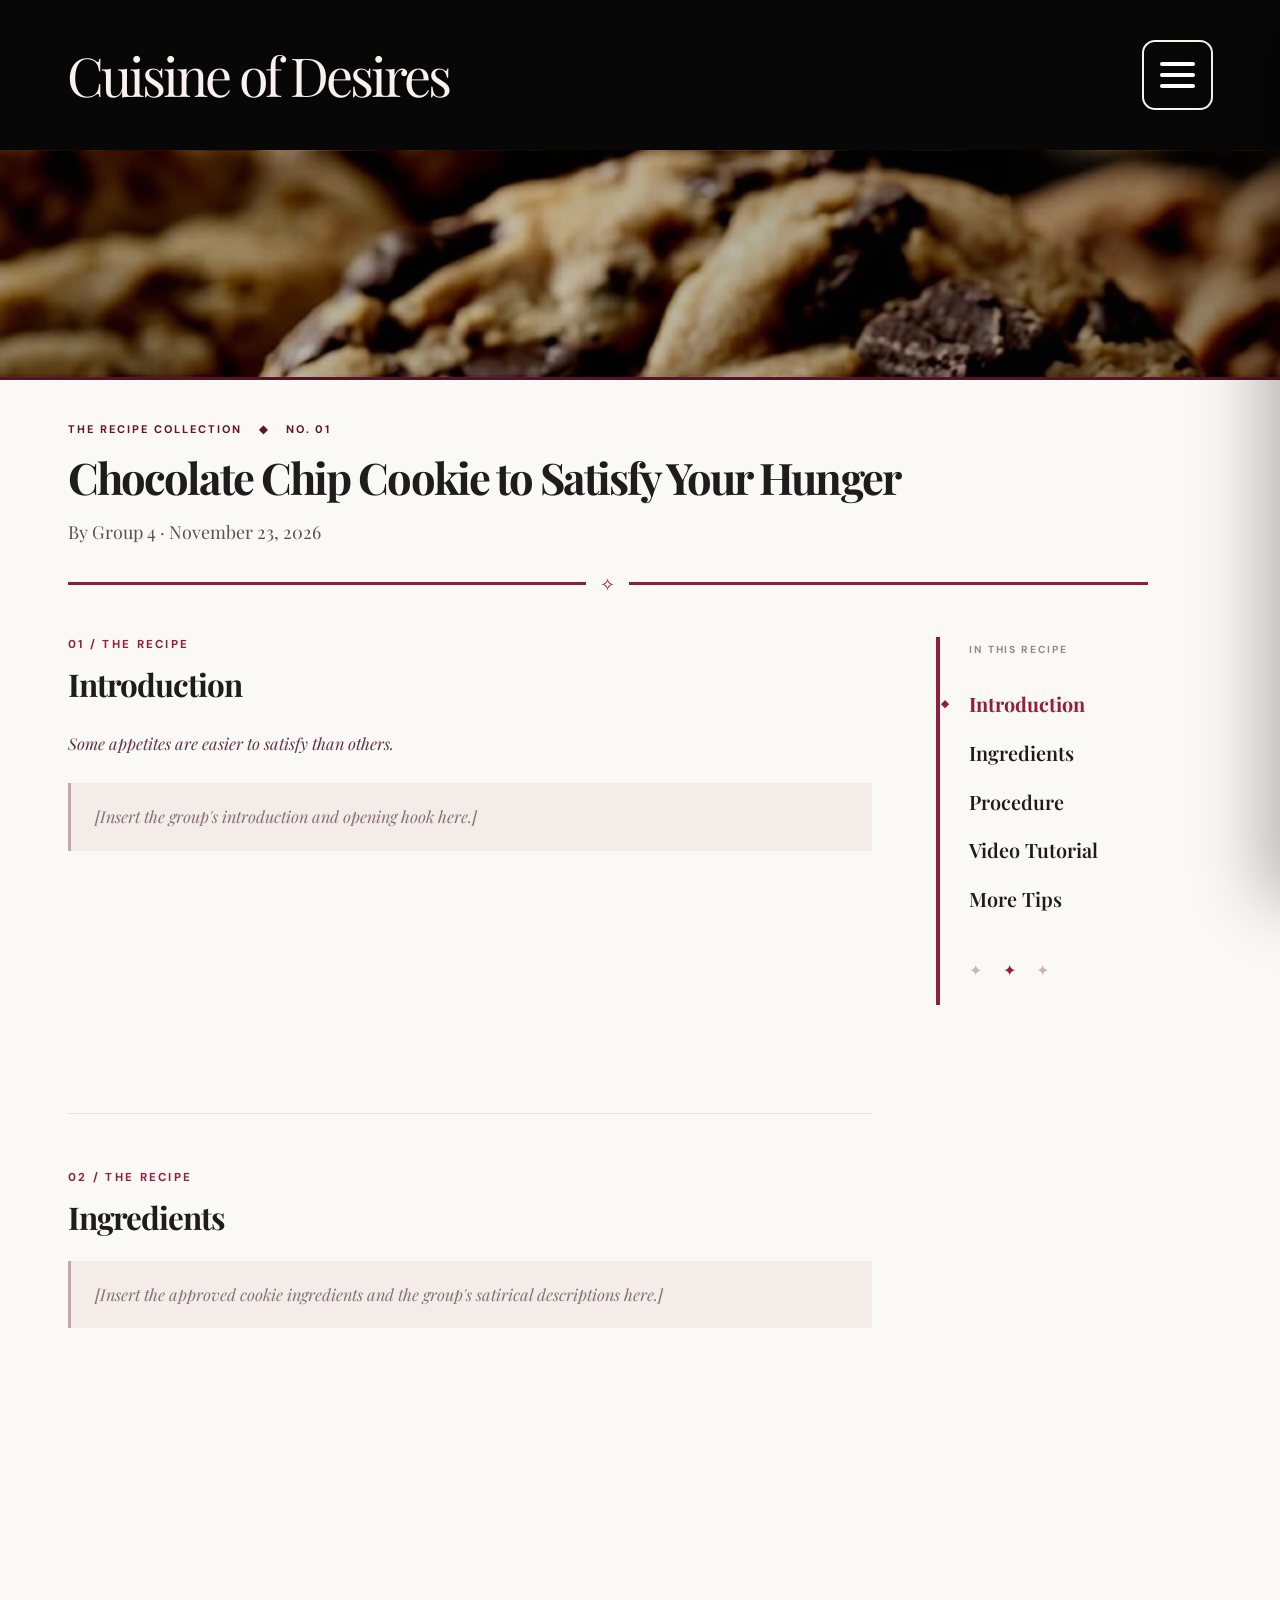
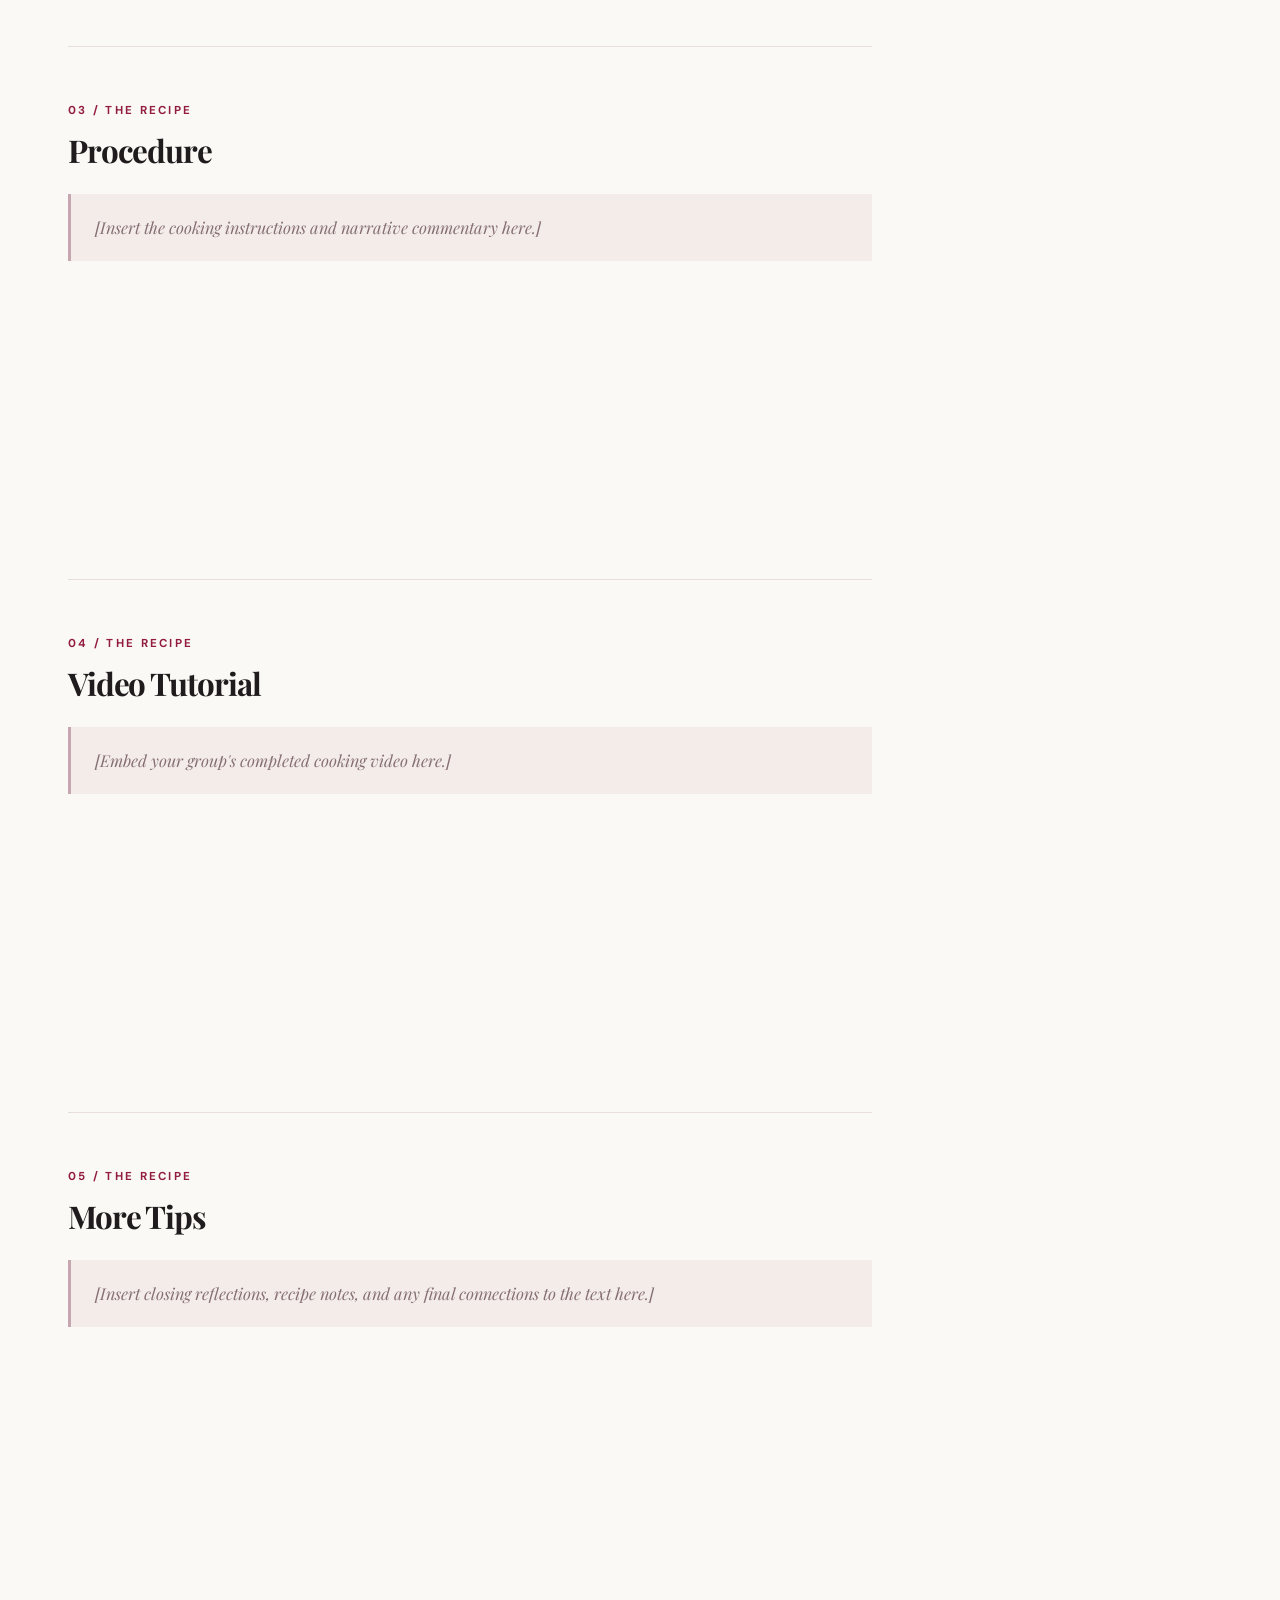
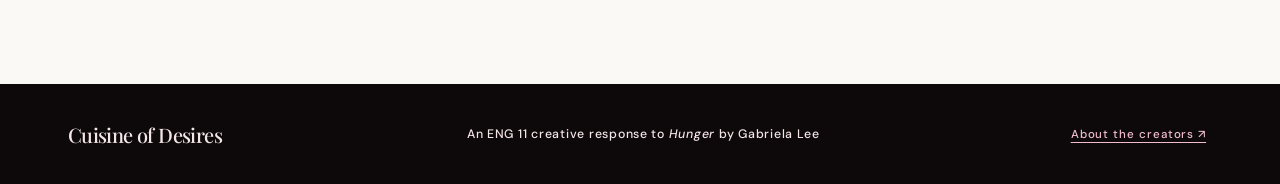
==== site/index.html @ 01b6c0b6 "Add files via upload Initial Cuisine of Desires website" ====
<!doctype html>
<html lang="en">
<head>
  <meta charset="utf-8">
  <meta name="viewport" content="width=device-width, initial-scale=1">
  <meta name="theme-color" content="#090709">
  <meta name="description" content="Cuisine of Desires — an ENG 11 creative response to Gabriela Lee's Hunger, presented as a satirical recipe.">
  <title>Cuisine of Desires — A Recipe for Hunger</title>
  <link rel="preconnect" href="https://fonts.googleapis.com">
  <link rel="preconnect" href="https://fonts.gstatic.com" crossorigin>
  <link href="https://fonts.googleapis.com/css2?family=DM+Sans:wght@400;500;600;700&family=Playfair+Display:ital,wght@0,400;0,500;0,600;0,700;1,400;1,500&display=swap" rel="stylesheet">
  <link rel="stylesheet" href="./styles.css">
  <script defer src="./script.js"></script>
</head>
<body>
  <a class="skip-link" href="#main">Skip to recipe</a>
  <header class="masthead" id="top">
    <div class="masthead-inner">
      <a href="#top" class="brand" id="brand-name">Cuisine of Desires</a>
      <button type="button" class="menu-button" id="menu-open" aria-label="Open About the Project menu" aria-controls="about-drawer" aria-expanded="false">
        <span></span><span></span><span></span>
      </button>
    </div>
  </header>
  <div class="hero" role="img" aria-label="Close-up photograph of chocolate chip cookies in moody lighting"></div>
  <main id="main">
    <div class="page-shell">
      <div class="intro-header">
        <div class="eyebrow">THE RECIPE COLLECTION <span class="diamond">◆</span> NO. 01</div>
        <h1 id="recipe-title">Chocolate Chip Cookie to Satisfy Your Hunger</h1>
        <div class="byline" id="recipe-byline">By Group 4 <span class="byline-dot">•</span> November 23, 2026</div>
        <div class="fancy-rule" aria-hidden="true"><i></i><span>✧</span><i></i></div>
      </div>
      <div class="mobile-jump">
        <label for="section-select">Jump to section</label>
        <select id="section-select" aria-label="Jump to a recipe section"></select>
      </div>
      <div class="reading-grid">
        <div class="sections" id="sections" aria-live="polite">
          <p class="loading-note">Opening the recipe book…</p>
        </div>
        <aside class="recipe-sidebar" aria-label="Recipe sections">
          <nav class="sidebar-inner" aria-label="On this page">
            <p class="toc-eyebrow">IN THIS RECIPE</p>
            <div class="toc-links" id="desktop-nav"></div>
            <div class="sidebar-ornament" aria-hidden="true">✦ <span>✦</span> ✦</div>
          </nav>
        </aside>
      </div>
    </div>
  </main>
  <footer class="site-footer"><div class="footer-inner"><span id="footer-brand">Cuisine of Desires</span><span>An ENG 11 creative response to <cite>Hunger</cite> by Gabriela Lee</span><button type="button" id="footer-about">About the creators ↗</button></div></footer>
  <div class="drawer-overlay" id="drawer-overlay" hidden></div>
  <aside class="about-drawer" id="about-drawer" role="dialog" aria-modal="true" aria-labelledby="about-heading" aria-hidden="true" inert>
    <div class="drawer-top"><span class="drawer-label">BEHIND THE RECIPE</span><button type="button" id="menu-close" class="close-button" aria-label="Close About menu">×</button></div>
    <h2 id="about-heading">About Us<span class="blood-period">.</span></h2>
    <div class="drawer-body" id="about-content"><p>Loading project details…</p></div>
    <div class="drawer-bottom"><span>ENG 11 · GROUP 4</span><span>✦</span></div>
  </aside>
</body>
</html>
---- site/styles.css ----
:root{--ink:#201b1c;--black:#080708;--blood:#921d3e;--blood-dark:#66102b;--wine:#441a29;--paper:#fbf9f6;--ivory:#f5e8dc;--muted:#766a6b;--border:#e8deda;--serif:'Playfair Display',Georgia,'Times New Roman',serif;--sans:'DM Sans',Arial,sans-serif}
*{box-sizing:border-box}html{scroll-behavior:smooth}body{margin:0;background:var(--paper);color:var(--ink);font-family:var(--serif);-webkit-font-smoothing:antialiased}a{color:inherit}button,select{font:inherit}button{cursor:pointer}button:focus-visible,a:focus-visible,select:focus-visible{outline:3px solid #b14362;outline-offset:4px}.skip-link{position:absolute;top:-100px;left:20px;padding:12px;background:white;z-index:200}.skip-link:focus{top:20px}.masthead{background:var(--black);color:#f8f1ed}.masthead-inner{height:150px;max-width:1520px;margin:auto;padding:0 clamp(25px,5.2vw,86px);display:flex;align-items:center;justify-content:space-between;gap:28px}.brand{text-decoration:none;font-family:var(--serif);font-weight:400;letter-spacing:-.055em;line-height:1.1;font-size:clamp(2.25rem,4.2vw,4.65rem);white-space:nowrap}.brand:hover{color:#dfb8c2}.menu-button{width:71px;height:70px;display:flex;flex-direction:column;justify-content:center;align-items:center;gap:7px;border:2px solid #f8f1ed;border-radius:13px;background:none;transition:background .2s ease,transform .2s ease;flex-shrink:0}.menu-button:hover{background:#2a1720;transform:translateY(-1px)}.menu-button span{display:block;width:35px;height:4px;background:#fff;border-radius:2px}.hero{height:clamp(150px,18vw,245px);background-image:linear-gradient(90deg,rgba(8,7,8,.18),rgba(8,7,8,.04) 43%,rgba(8,7,8,.3)),url('./assets/cookie-hero.jpg');background-position:center center;background-size:cover;border-bottom:3px solid #521428}main{min-height:75vh}.page-shell{max-width:1480px;margin:0 auto;padding:42px clamp(25px,5.3vw,86px) 110px}.intro-header{max-width:1080px}.eyebrow,.toc-eyebrow,.drawer-label,.drawer-bottom,.footer-inner{font-family:var(--sans);font-size:.69rem;letter-spacing:.18em;font-weight:700}.eyebrow{color:var(--blood-dark);margin-bottom:15px}.diamond{margin:0 12px;font-size:.67rem}.intro-header h1{font-size:clamp(2.3rem,3.4vw,3.9rem);font-weight:700;letter-spacing:-.045em;line-height:1.21;margin:0;max-width:970px}.byline{font-size:clamp(.99rem,1.4vw,1.28rem);margin-top:16px;color:#5f4e52}.byline-dot{color:var(--blood);padding:0 16px}.fancy-rule{display:flex;align-items:center;gap:14px;color:var(--blood);max-width:1080px;margin:28px 0 41px}.fancy-rule i{display:block;height:3px;background:var(--blood);flex:1}.fancy-rule span{font-size:1.15rem}.reading-grid{display:grid;grid-template-columns:minmax(0,1fr) minmax(215px,276px);gap:clamp(35px,5vw,95px);align-items:stretch}.sections{min-width:0}.recipe-section{min-height:53vh;scroll-margin-top:24px;padding:0 0 70px;border-bottom:1px solid var(--border);margin-bottom:56px}.recipe-section:last-child{min-height:45vh;border:0;margin-bottom:0}.section-number{display:block;color:var(--blood);font-family:var(--sans);font-weight:700;font-size:.72rem;letter-spacing:.2em;margin-bottom:13px}.recipe-section h2{font-size:clamp(1.88rem,2.45vw,2.7rem);line-height:1.23;margin:0 0 24px;letter-spacing:-.035em}.section-body{font-size:clamp(1.02rem,1.25vw,1.22rem);line-height:1.95;color:#3a3033}.section-body p{margin:0 0 1.45em}.section-body p:first-child{margin-top:0}.section-body strong{font-weight:700}.section-body em{color:#5c3544}.section-body h3{font-size:1.44rem;line-height:1.35;margin:1.65em 0 .6em}.section-body a{color:var(--blood);text-underline-offset:4px}.section-body ul,.section-body ol{padding-left:1.6em}.section-body li{padding-left:.2em;margin-bottom:.5em}.section-body blockquote{margin:22px 0;padding:12px 24px;border-left:3px solid var(--blood);background:rgba(146,29,62,.035);font-style:italic}.section-body img{max-width:100%;height:auto;display:block;margin:22px auto;border-radius:2px}.section-body figure{margin:22px 0}.section-body figcaption{font:italic .82rem var(--serif);color:var(--muted);text-align:center}.section-body iframe{border:0;width:100%;aspect-ratio:16/9}.section-body hr{border:0;border-top:1px solid #c89eae;margin:35px 0}.section-body .placeholder{color:#866f74;font-style:italic;display:block;background:#f3ece9;border-left:3px solid #c6a6b0;padding:18px 24px}.recipe-sidebar{position:relative;align-self:stretch}.sidebar-inner{position:sticky;top:34px;padding:6px 0 25px 29px;border-left:4px solid var(--blood);min-height:275px;max-height:calc(100vh - 52px);overflow:auto;scrollbar-width:thin}.toc-eyebrow{color:#9a8588;margin:0 0 27px;font-size:.64rem}.toc-links{display:flex;flex-direction:column;gap:6px}.toc-link{display:block;color:#21191d;text-decoration:none;position:relative;font-family:var(--serif);font-size:clamp(1.15rem,1.55vw,1.5rem);font-weight:600;line-height:1.45;transition:color .2s ease,transform .2s ease;padding:7px 0}.toc-link:hover{color:var(--blood);transform:translateX(3px)}.toc-link.active{color:var(--blood);font-weight:700}.toc-link.active::before{content:'◆';position:absolute;left:-29px;top:50%;transform:translateY(-50%);font-size:.65rem;background:var(--paper);padding:4px 1px;color:var(--blood)}.sidebar-ornament{margin-top:38px;font-size:1rem;letter-spacing:.52em;color:#ccb5ba}.sidebar-ornament span{color:var(--blood)}.mobile-jump{display:none}.loading-note{font-style:italic;color:#786870}.site-footer{background:#0d090b;color:#f4e5e7}.footer-inner{max-width:1480px;min-height:100px;padding:25px clamp(25px,5.3vw,86px);margin:auto;display:flex;gap:22px;justify-content:space-between;align-items:center;letter-spacing:.06em;font-size:.77rem;font-weight:500}.footer-inner>span:first-child{font-family:var(--serif);font-size:1.25rem;letter-spacing:-.03em}.footer-inner button{background:none;border:0;color:#f1bdcc;text-decoration:underline;text-underline-offset:4px;font-size:.72rem;letter-spacing:.08em}.drawer-overlay{position:fixed;inset:0;background:rgba(0,0,0,.64);z-index:100;opacity:0;transition:opacity .28s}.drawer-overlay.visible{opacity:1}.about-drawer{position:fixed;right:0;top:0;bottom:0;width:min(550px,100%);background:#130c10;color:#f8ebe9;z-index:101;box-shadow:-18px 0 65px rgba(0,0,0,.28);transform:translateX(100%);transition:transform .32s ease;display:flex;flex-direction:column;padding:clamp(22px,4vw,47px);overflow-y:auto}.about-drawer.open{transform:translateX(0)}body.drawer-open{overflow:hidden}.drawer-top{display:flex;align-items:center;justify-content:space-between}.drawer-label{color:#c997a7}.close-button{background:none;border:1px solid #6b4652;border-radius:100px;color:#fff;font-family:var(--sans);font-size:2rem;line-height:1;width:45px;height:45px}.about-drawer h2{font-size:clamp(3rem,5vw,4rem);font-weight:500;letter-spacing:-.05em;margin:42px 0 12px}.blood-period{color:#b23758}.drawer-body{font-size:1.01rem;line-height:1.85;color:#e6d5db;flex:1}.drawer-body h2{font-size:1.45rem;font-weight:600;margin:24px 0 10px}.drawer-body h3{font-size:1.17rem}.drawer-body strong{color:white}.drawer-body a{color:#e2a4b5}.drawer-body .placeholder{color:#cfaab5}.drawer-body p{margin:0 0 14px}.drawer-body ul{padding-left:24px}.drawer-bottom{padding-top:20px;margin-top:35px;border-top:1px solid #6f4353;display:flex;justify-content:space-between;color:#c997a7}.drawer-body img{width:100%;height:auto}
@media(max-width:860px){.masthead-inner{height:104px}.brand{font-size:clamp(1.8rem,5vw,3.3rem)}.menu-button{width:55px;height:55px;border-radius:11px;gap:6px}.menu-button span{width:25px;height:3px}.page-shell{padding-top:30px}.reading-grid{display:block}.recipe-sidebar{display:none}.mobile-jump{display:flex;position:sticky;z-index:20;top:0;align-items:center;gap:10px;background:rgba(251,249,246,.97);padding:12px 0;margin-bottom:26px;border-bottom:1px solid #d7c8cb;backdrop-filter:blur(10px)}.mobile-jump label{font-family:var(--sans);font-size:.7rem;letter-spacing:.03em;font-weight:700;white-space:nowrap;color:var(--blood)}.mobile-jump select{font-family:var(--serif);min-width:0;flex:1;border:1px solid #bca4ac;color:#511a30;border-radius:4px;padding:9px 12px;background:#fff;font-size:.94rem}.recipe-section{min-height:48vh;scroll-margin-top:93px}.footer-inner{flex-wrap:wrap}.hero{height:clamp(150px,21vw,205px)}}
@media(max-width:530px){.masthead-inner{height:88px;padding-inline:21px}.brand{font-size:clamp(1.55rem,6.2vw,2.35rem)}.menu-button{height:44px;width:45px;gap:4px}.menu-button span{width:23px;height:2px}.hero{height:145px}.page-shell{padding:29px 20px 58px}.intro-header h1{font-size:clamp(2rem,8vw,2.6rem)}.byline{line-height:1.65}.fancy-rule{margin:25px 0 20px}.recipe-section{padding-bottom:40px;margin-bottom:42px}.recipe-section h2{font-size:1.85rem}.footer-inner{padding:32px 20px}.drawer-body{font-size:.97rem}}
@media(prefers-reduced-motion:reduce){html{scroll-behavior:auto}*,*::before,*::after{transition:none!important}}
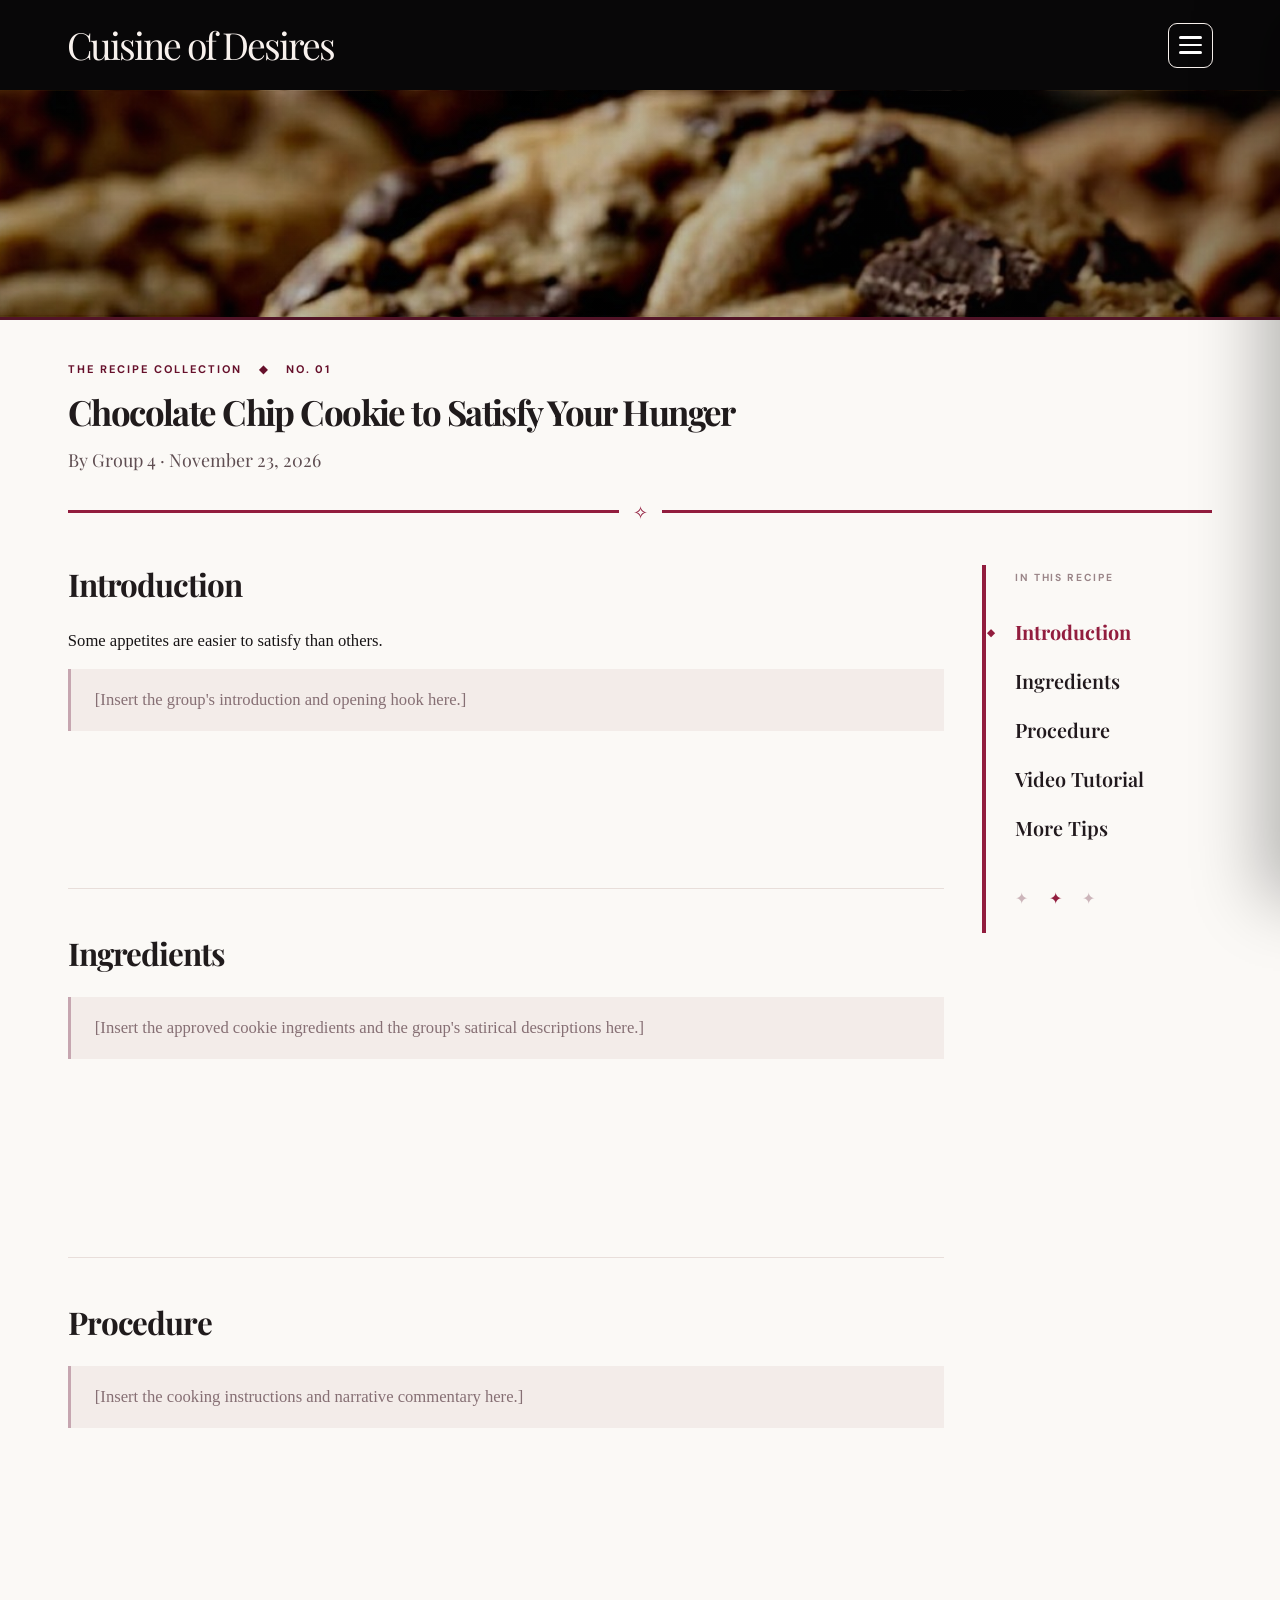
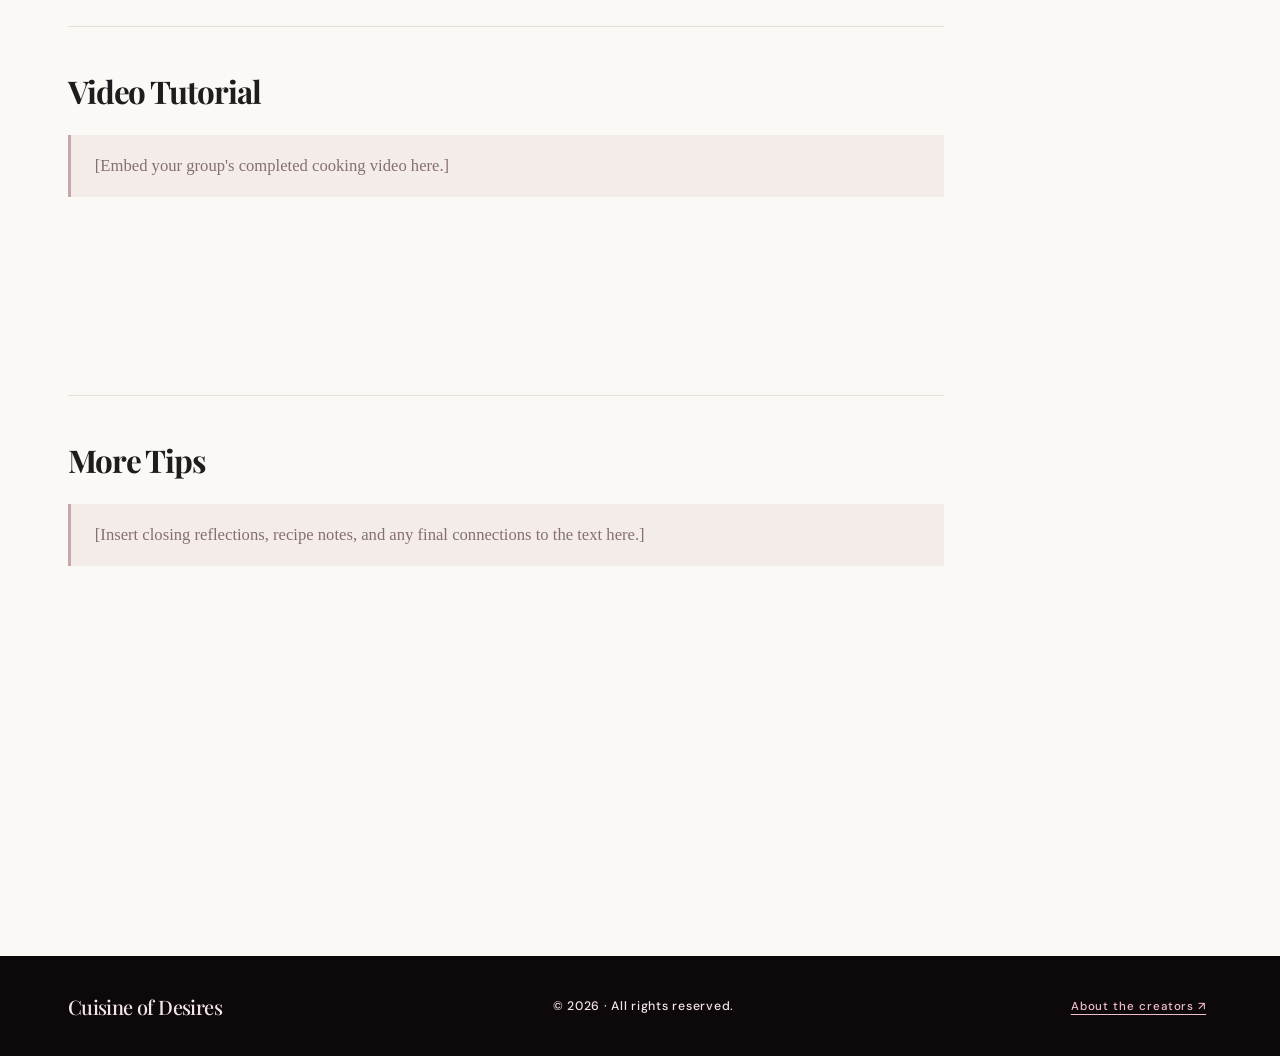
==== commit 44db135e: "Update index.html" ====
--- a/site/index.html
+++ b/site/index.html
@@ -49,7 +49,7 @@
       </div>
     </div>
   </main>
-  <footer class="site-footer"><div class="footer-inner"><span id="footer-brand">Cuisine of Desires</span><span>An ENG 11 creative response to <cite>Hunger</cite> by Gabriela Lee</span><button type="button" id="footer-about">About the creators ↗</button></div></footer>
+  <footer class="site-footer"><div class="footer-inner"><span id="footer-brand">Cuisine of Desires</span><span>© 2026 · All rights reserved.</span><button type="button" id="footer-about">About the creators ↗</button></div></footer>
   <div class="drawer-overlay" id="drawer-overlay" hidden></div>
   <aside class="about-drawer" id="about-drawer" role="dialog" aria-modal="true" aria-labelledby="about-heading" aria-hidden="true" inert>
     <div class="drawer-top"><span class="drawer-label">BEHIND THE RECIPE</span><button type="button" id="menu-close" class="close-button" aria-label="Close About menu">×</button></div>
--- a/site/styles.css
+++ b/site/styles.css
@@ -3,3 +3,92 @@
 @media(max-width:860px){.masthead-inner{height:104px}.brand{font-size:clamp(1.8rem,5vw,3.3rem)}.menu-button{width:55px;height:55px;border-radius:11px;gap:6px}.menu-button span{width:25px;height:3px}.page-shell{padding-top:30px}.reading-grid{display:block}.recipe-sidebar{display:none}.mobile-jump{display:flex;position:sticky;z-index:20;top:0;align-items:center;gap:10px;background:rgba(251,249,246,.97);padding:12px 0;margin-bottom:26px;border-bottom:1px solid #d7c8cb;backdrop-filter:blur(10px)}.mobile-jump label{font-family:var(--sans);font-size:.7rem;letter-spacing:.03em;font-weight:700;white-space:nowrap;color:var(--blood)}.mobile-jump select{font-family:var(--serif);min-width:0;flex:1;border:1px solid #bca4ac;color:#511a30;border-radius:4px;padding:9px 12px;background:#fff;font-size:.94rem}.recipe-section{min-height:48vh;scroll-margin-top:93px}.footer-inner{flex-wrap:wrap}.hero{height:clamp(150px,21vw,205px)}}
 @media(max-width:530px){.masthead-inner{height:88px;padding-inline:21px}.brand{font-size:clamp(1.55rem,6.2vw,2.35rem)}.menu-button{height:44px;width:45px;gap:4px}.menu-button span{width:23px;height:2px}.hero{height:145px}.page-shell{padding:29px 20px 58px}.intro-header h1{font-size:clamp(2rem,8vw,2.6rem)}.byline{line-height:1.65}.fancy-rule{margin:25px 0 20px}.recipe-section{padding-bottom:40px;margin-bottom:42px}.recipe-section h2{font-size:1.85rem}.footer-inner{padding:32px 20px}.drawer-body{font-size:.97rem}}
 @media(prefers-reduced-motion:reduce){html{scroll-behavior:auto}*,*::before,*::after{transition:none!important}}
+
+/* 2026-11-23: compact masthead — 80% scale of the prior header */
+.masthead-inner { height: 90px; }
+.brand { font-size: clamp(1.68rem, 2.92vw, 3.08rem); }
+.menu-button { width: 45px; height: 45px; gap: 5px; border-radius: 9px; border-width: 1.6px; }
+.menu-button span { width: 23px; height: 2.5px; }
+@media (max-width: 860px) {
+  .masthead-inner { height: 63px; }
+  .brand { font-size: clamp(1.28rem, 3.6vw, 2.16rem); }
+  .menu-button { width: 44px; height: 44px; gap: 4px; border-radius: 8px; }
+  .menu-button span { width: 19px; height: 2px; }
+}
+@media (max-width: 530px) {
+  .masthead-inner { height: 55px; }
+  .brand { font-size: clamp(1.12rem, 4.32vw, 1.52rem); }
+  .menu-button { width: 44px; height: 44px; gap: 3px; border-radius: 7px; }
+  .menu-button span { width: 16px; height: 2px; }
+}
+
+/* 2026-11-23: Final editorial refinements requested by Group 4 */
+
+/* Title: one measured line on desktop, still responsive on narrower screens. */
+.intro-header { max-width: none; }
+.intro-header h1 {
+  max-width: none;
+  font-size: clamp(1.84rem, 2.72vw, 3.07rem);
+  line-height: 1.18;
+  letter-spacing: -.045em;
+}
+@media (min-width: 1151px) {
+  .intro-header h1 { white-space: nowrap; }
+}
+
+/* A centered divider spanning the available page width. */
+.fancy-rule {
+  width: 100%;
+  max-width: none;
+  margin-left: auto;
+  margin-right: auto;
+}
+
+/* Hide the automatic '01 / THE RECIPE' labels while retaining real H2s. */
+.section-number { display: none; }
+
+/* Legible, classic text with no decorative italic on ordinary paragraphs. */
+.section-body {
+  font-family: Georgia, 'Times New Roman', Times, serif;
+  color: #171415;
+  font-size: clamp(1.04rem, 1.16vw, 1.15rem);
+  font-style: normal;
+  line-height: 1.57;
+}
+.section-body p {
+  color: #171415;
+  font-style: normal;
+  margin: 0 0 .90em;
+}
+.section-body p em,
+.section-body p i { font-style: normal; color: inherit; }
+.section-body li { line-height: 1.57; }
+.section-body .placeholder { font-style: normal; }
+
+/* Give the main text more space and move the sticky nav farther right. */
+.reading-grid {
+  grid-template-columns: minmax(0, 1fr) minmax(205px, 230px);
+  gap: clamp(26px, 3vw, 55px);
+}
+.recipe-section {
+  min-height: 36vh;
+  padding-bottom: 52px;
+  margin-bottom: 45px;
+}
+
+/* At tablet/mobile widths, readability wins over forced single-line type. */
+@media (max-width: 1150px) {
+  .intro-header h1 {
+    white-space: normal;
+    font-size: clamp(1.95rem, 3.15vw, 3.07rem);
+  }
+}
+@media (max-width: 860px) {
+  .reading-grid { display: block; }
+  .recipe-section { min-height: 0; }
+  .section-body { font-size: 1.06rem; }
+}
+@media (max-width: 530px) {
+  .intro-header h1 { font-size: clamp(1.98rem, 7.4vw, 2.55rem); }
+  .section-body { line-height: 1.6; }
+}
